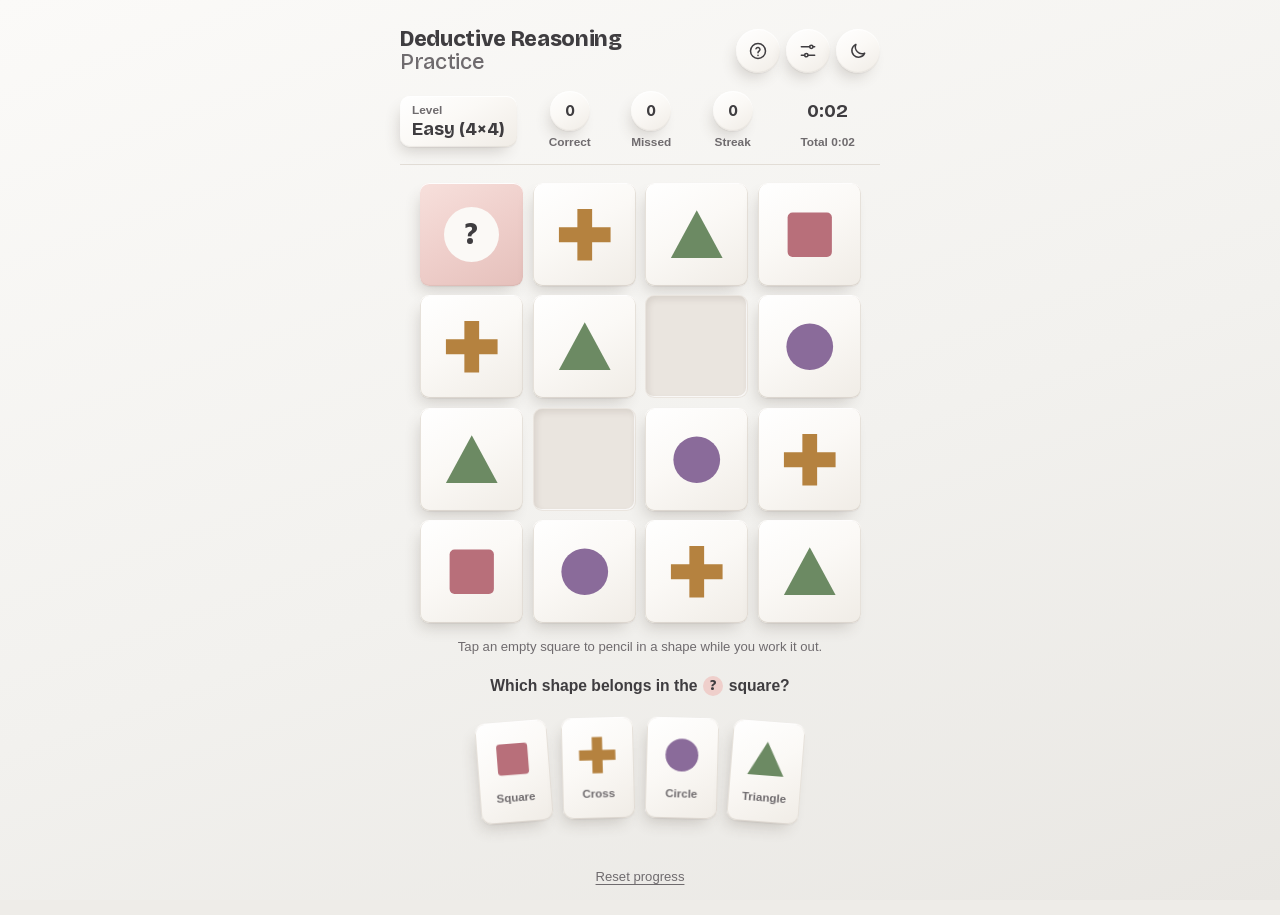
==== index.html @ c8101c2e "Add files via upload" ====
<!DOCTYPE html>
<html lang="en">
<head>
<meta charset="UTF-8" />
<meta name="viewport" content="width=device-width, initial-scale=1.0, viewport-fit=cover" />
<meta name="color-scheme" content="light dark" />
<meta name="theme-color" content="#f8f7f5" id="theme-color" />
<title>Deductive Reasoning Practice</title>
<link rel="preload" href="fonts/bricolage-grotesque-latin.woff2" as="font" type="font/woff2" crossorigin />
<link rel="stylesheet" href="css/style.css" />
</head>
<body>
  <header class="topbar">
    <div class="brand">
      <h1>Deductive Reasoning <span>Practice</span></h1>
    </div>
    <div class="topbar-actions">
      <button id="help-toggle" class="icon-btn" type="button" aria-label="How to play" title="How to play" aria-expanded="false" aria-controls="help-panel">
        <svg class="icon" viewBox="0 0 24 24" aria-hidden="true"><circle cx="12" cy="12" r="9"/><path d="M9.6 9.3a2.5 2.5 0 0 1 4.8.9c0 1.7-2.4 2.2-2.4 3.8"/><path d="M12 17.2v.1"/></svg>
      </button>
      <button id="settings-toggle" class="icon-btn" type="button" aria-label="Difficulty settings" title="Difficulty settings" aria-expanded="false" aria-controls="settings-panel">
        <svg class="icon" viewBox="0 0 24 24" aria-hidden="true"><path d="M4 7h10M18 7h2M4 17h4M12 17h8"/><circle cx="16" cy="7" r="2"/><circle cx="10" cy="17" r="2"/></svg>
      </button>
      <button id="theme-toggle" class="icon-btn" type="button" aria-label="Switch to dark mode" title="Switch to dark mode">
        <svg class="icon icon-moon" viewBox="0 0 24 24" aria-hidden="true"><path d="M20 14.5A8 8 0 0 1 9.5 4a8 8 0 1 0 10.5 10.5Z"/></svg>
        <svg class="icon icon-sun" viewBox="0 0 24 24" aria-hidden="true"><circle cx="12" cy="12" r="4"/><path d="M12 2.5v2M12 19.5v2M2.5 12h2M19.5 12h2M5.3 5.3l1.4 1.4M17.3 17.3l1.4 1.4M5.3 18.7l1.4-1.4M17.3 6.7l1.4-1.4"/></svg>
      </button>
    </div>
  </header>

  <section id="help-panel" class="sheet hidden" aria-label="How to play">
    <p>Each shape appears <strong>once in every row and every column</strong>. Use the shapes already in the grid to work out which one belongs in the <strong>?</strong> square, then pick it from the choices below.</p>
    <p>Stuck? Tap any empty square to <strong>pencil in</strong> a shape as a working note. Your notes are grey outlines in the empty squares, so they never look like the shapes you were given, and a note is marked in rose if it repeats a shape in its row or column. Notes don't count toward your answer.</p>
  </section>

  <section id="settings-panel" class="sheet hidden" aria-label="Difficulty settings">
    <div class="settings-row">
      <label for="mode-select">Difficulty mode</label>
      <select id="mode-select">
        <option value="auto">Adaptive</option>
        <option value="manual">Manual</option>
      </select>
    </div>
    <div class="settings-row auto-only">
      <label for="advanced-toggle">
        Advanced progression
        <span class="settings-hint" id="advanced-hint">Keep climbing past 5 × 5, up to 11 × 11. Each bigger grid adds one new shape.</span>
      </label>
      <input type="checkbox" id="advanced-toggle" class="switch" role="switch" />
    </div>
    <div class="settings-row manual-only hidden">
      <label for="grid-size-select">Grid size</label>
      <select id="grid-size-select"></select>
    </div>
    <div class="settings-row manual-only hidden">
      <label for="level-select">Difficulty level</label>
      <select id="level-select">
        <option value="0">Easy</option>
        <option value="1">Moderate</option>
        <option value="2">Challenging</option>
        <option value="3">Hard</option>
        <option value="4">Expert</option>
      </select>
    </div>
    <p id="grid-cap-note" class="settings-note hidden">Grids larger than 7 × 7 need a tablet or computer screen. On this phone, Adaptive mode stops at 7 × 7.</p>
    <p class="settings-note manual-only hidden">Manual mode fixes grid size and difficulty to your selection. Your score keeps tracking correct/incorrect in the background, so adaptive difficulty picks up where it left off if you switch back.</p>
  </section>

  <section class="score-rail" aria-label="Session stats">
    <div class="level-plaque">
      <span class="stat-label">Level</span>
      <span class="stat-value" id="stat-tier">Easy (4×4)</span>
    </div>
    <div class="counters">
      <div class="stat">
        <span class="chip chip-win"><span class="stat-value" id="stat-correct">0</span></span>
        <span class="stat-label">Correct</span>
      </div>
      <div class="stat">
        <span class="chip chip-miss"><span class="stat-value" id="stat-incorrect">0</span></span>
        <span class="stat-label">Missed</span>
      </div>
      <div class="stat" id="streak-wrap">
        <span class="chip chip-streak"><span class="stat-value" id="stat-streak">0</span></span>
        <span class="stat-label">Streak</span>
      </div>
      <button class="stat timer-stat" id="timer-toggle" type="button" aria-label="Hide timers" title="This puzzle / total practice time">
        <span class="stat-value" id="stat-timer">0:00</span>
        <span class="stat-label"><span id="timer-total">Total <span id="stat-total">0:00</span></span><span id="timer-show" class="hidden">Show time</span></span>
      </button>
    </div>
  </section>

  <main>
    <div class="board" id="board">
      <div id="grid" class="grid" style="--grid-size:4" role="group" aria-label="Puzzle grid"></div>
      <div id="note-picker" class="note-picker hidden" role="dialog" aria-label="Pencil in a shape">
        <div id="note-picker-options" class="note-picker-options"></div>
        <button type="button" class="note-erase" id="note-erase" aria-label="Erase this note">
          <svg class="icon" viewBox="0 0 24 24" aria-hidden="true"><path d="M8.5 19.5h11"/><path d="M4.6 14.6l8.5-8.5a2 2 0 0 1 2.8 0l2 2a2 2 0 0 1 0 2.8l-7.4 7.4a2 2 0 0 1-1.4.6H8.3a2 2 0 0 1-1.4-.6l-2.3-2.3a1 1 0 0 1 0-1.4Z"/><path d="M9.5 9.5l5 5"/></svg>
        </button>
      </div>
    </div>

    <div class="board-tools">
      <p id="notes-hint" class="notes-hint">Tap an empty square to pencil in a shape while you work it out.</p>
      <button id="clear-notes" class="link-btn hidden" type="button">Clear my notes</button>
    </div>

    <p class="options-label">Which shape belongs in the <span class="q-chip">?</span> square?</p>
    <div id="options" class="hand"></div>

    <div class="result">
      <div id="feedback" class="feedback hidden" role="status" aria-live="polite"></div>
      <button id="next-btn" class="primary-btn hidden" type="button">Next puzzle</button>
      <div id="explanation" class="explanation hidden">
        <button id="explanation-toggle" class="disclosure-btn" type="button" aria-expanded="false" aria-controls="explanation-body">Show explanation</button>
        <ol id="explanation-body" class="explanation-body hidden"></ol>
      </div>
    </div>
  </main>

  <footer>
    <button id="reset-progress" class="link-btn" type="button">Reset progress</button>
  </footer>

  <script src="js/engine.js"></script>
  <script src="js/difficulty.js"></script>
  <script src="js/app.js"></script>
</body>
</html>
---- css/style.css ----
/* Bricolage Grotesque, self-hosted (SIL Open Font License, see fonts/OFL.txt).
   One variable file per script covers weights 500-800 and optical sizes. */
@font-face {
  font-family: "Bricolage Grotesque";
  font-style: normal;
  font-weight: 500 800;
  font-display: swap;
  src: url("../fonts/bricolage-grotesque-latin.woff2") format("woff2");
  unicode-range: U+0000-00FF, U+0131, U+0152-0153, U+02BB-02BC, U+02C6, U+02DA, U+02DC, U+0304, U+0308, U+0329,
    U+2000-206F, U+20AC, U+2122, U+2191, U+2193, U+2212, U+2215, U+FEFF, U+FFFD;
}

@font-face {
  font-family: "Bricolage Grotesque";
  font-style: normal;
  font-weight: 500 800;
  font-display: swap;
  src: url("../fonts/bricolage-grotesque-latin-ext.woff2") format("woff2");
  unicode-range: U+0100-02BA, U+02BD-02C5, U+02C7-02CC, U+02CE-02D7, U+02DD-02FF, U+0304, U+0308, U+0329, U+1D00-1DBF,
    U+1E00-1E9F, U+1EF2-1EFF, U+2020, U+20A0-20AB, U+20AD-20C0, U+2113, U+2C60-2C7F, U+A720-A7FF;
}

/* Tile Studio: calm matte surfaces in a soft neutral palette, like painted tiles on a white wall. */

:root {
  --ground-deep: #eeece8;
  --line: #e2ddd6;
  --text: #3f3d40;
  --text-muted: #6f6b6e;
  --card: #fbf9f6;
  /* Controls and counters that sit on the wall (not puzzle cards) */
  --surface: #fbf9f6;
  --card-edge: #e7e2db;
  --card-frame: #efeae3;
  --ink: #3f3d40;
  --ink-muted: #6f6b6e;
  --slot: #eae5df;
  --slot-hover: #e3ddd6;
  --blush: #efcfcb;
  --peach: #edd3c6;
  /* Note outlines: at least 3:1 against an empty, hovered or selected slot */
  --pencil: #7d787c;
  /* Outline for the lit streak disc so the peach fill reads as a state, not a smudge */
  --peach-edge: #a8826f;
  --slot-active: var(--peach);
  --switch-on: var(--accent);
  --accent: #5f5d60;
  --accent-ink: #fbf9f6;
  --win: #557660;
  --win-ring: #a9c2ae;
  --miss: #a35a56;
  --miss-ring: #ddb0ab;
  --miss-tint: #f6e6e3;
  /* Wall: a barely-there light falloff from top-left to bottom-right */
  --ground-face: linear-gradient(160deg, #fbfaf8 0%, #f2f1ee 55%, #e9e7e3 100%);
  /* Raised tiles: light from the top-right, so faces fade softly and shadows fall down-left */
  --tile-face: linear-gradient(150deg, #ffffff 0%, var(--card) 45%, #f0ece6 100%);
  --surface-face: var(--tile-face);
  --blush-face: linear-gradient(150deg, #f7e0dc 0%, var(--blush) 50%, #e5c0bb 100%);
  --accent-face: linear-gradient(150deg, #737174 0%, var(--accent) 50%, #4f4d50 100%);
  --rim: inset 0 1px 0 rgba(255, 255, 255, 0.95), inset 0 -1px 1px rgba(70, 58, 48, 0.07);
  --card-shadow: var(--rim), 0 1px 1px rgba(70, 58, 48, 0.06), -5px 9px 16px -6px rgba(70, 58, 48, 0.24);
  --card-shadow-lift: var(--rim), 0 2px 3px rgba(70, 58, 48, 0.06), -9px 18px 28px -8px rgba(70, 58, 48, 0.28);
  --button-shadow: inset 0 1px 0 rgba(255, 255, 255, 0.22), 0 1px 1px rgba(40, 36, 40, 0.15),
    -5px 9px 16px -6px rgba(40, 36, 40, 0.35);
  /* Empty slots are pressed into the wall rather than raised from it */
  --slot-inset: inset 2px 3px 6px rgba(70, 58, 48, 0.11), inset -1px -1px 0 rgba(255, 255, 255, 0.85);
  --radius-card: 9%;
  --radius-sm: 8px;
  --radius-md: 10px;
  --radius-lg: 14px;
  --radius-pill: 999px;
  /* Pressed controls sink into the surface */
  --press-inset: inset 1px 2px 5px rgba(70, 58, 48, 0.18);
  --press-inset-strong: inset 1px 2px 5px rgba(40, 36, 40, 0.3);
  --ease-out: cubic-bezier(0.16, 1, 0.3, 1);
  --display: "Bricolage Grotesque", -apple-system, BlinkMacSystemFont, "Segoe UI", Roboto, sans-serif;
  --body: -apple-system, BlinkMacSystemFont, "Segoe UI", Roboto, Helvetica, Arial, sans-serif;
  color-scheme: light;
}

/* Dark: the charcoal tile becomes the wall; surfaces stay soft and matte */
html[data-theme="dark"] {
  --ground-deep: #29282a;
  --line: #444246;
  --text: #ece8e3;
  --text-muted: #b3ada8;
  --card: #e6e1da;
  --surface: #3a383b;
  --card-edge: #d2ccc4;
  --card-frame: #dcd6ce;
  --slot: #373538;
  --slot-hover: #403e41;
  --blush: #dcb9b5;
  --peach: #d9bdb0;
  --pencil: #aaa4a7;
  --accent: #ece8e3;
  --peach-edge: #e6cbbd;
  /* A peach-tinted dark slot keeps the light pencil outline readable while editing */
  --slot-active: #4e4340;
  --switch-on: var(--win-ring);
  --press-inset: inset 1px 2px 5px rgba(0, 0, 0, 0.45);
  --press-inset-strong: inset 1px 2px 5px rgba(0, 0, 0, 0.45);
  --accent-ink: #2e2d2f;
  --win: #a8c4ae;
  --win-ring: #7f9c86;
  --miss: #e2b0ab;
  --miss-ring: #b9837e;
  --miss-tint: #45383a;
  --ground-face: linear-gradient(160deg, #39383b 0%, #2e2d2f 55%, #252426 100%);
  --tile-face: linear-gradient(150deg, #f3eee8 0%, var(--card) 45%, #d8d2ca 100%);
  --surface-face: linear-gradient(150deg, #464447 0%, var(--surface) 50%, #323033 100%);
  --blush-face: linear-gradient(150deg, #e8cbc7 0%, var(--blush) 50%, #c9a39f 100%);
  --accent-face: linear-gradient(150deg, #ffffff 0%, var(--accent) 50%, #d6d1cb 100%);
  --rim: inset 0 1px 0 rgba(255, 255, 255, 0.35), inset 0 -1px 1px rgba(0, 0, 0, 0.12);
  --card-shadow: var(--rim), 0 1px 1px rgba(0, 0, 0, 0.25), -5px 9px 16px -6px rgba(0, 0, 0, 0.55);
  --card-shadow-lift: var(--rim), 0 2px 3px rgba(0, 0, 0, 0.25), -9px 18px 28px -8px rgba(0, 0, 0, 0.6);
  --button-shadow: inset 0 1px 0 rgba(255, 255, 255, 0.8), 0 1px 1px rgba(0, 0, 0, 0.25),
    -5px 9px 16px -6px rgba(0, 0, 0, 0.55);
  --slot-inset: inset 2px 3px 7px rgba(0, 0, 0, 0.38), inset -1px -1px 0 rgba(255, 255, 255, 0.05);
  color-scheme: dark;
}

* {
  box-sizing: border-box;
}

::selection {
  background: var(--peach);
  color: inherit;
}

button,
select {
  font: inherit;
  color: inherit;
  touch-action: manipulation;
  -webkit-tap-highlight-color: transparent;
}

:focus-visible {
  outline: 2px solid var(--accent);
  outline-offset: 3px;
}

html {
  background: var(--ground-deep);
  scrollbar-color: var(--line) transparent;
}

body {
  margin: 0;
  min-height: 100vh;
  min-height: 100dvh;
  display: flex;
  flex-direction: column;
  font-family: var(--body);
  line-height: 1.45;
  color: var(--text);
  -webkit-font-smoothing: antialiased;
  background: var(--ground-face);
  background-attachment: fixed;
  padding: env(safe-area-inset-top) env(safe-area-inset-right) env(safe-area-inset-bottom) env(safe-area-inset-left);
}

/* ---------- Header ---------- */

.topbar {
  display: flex;
  justify-content: space-between;
  align-items: center;
  gap: 12px;
  width: 100%;
  max-width: 520px;
  margin: 0 auto;
  padding: 14px 20px 10px;
}

.brand h1 {
  margin: 0;
  font-family: var(--display);
  font-size: 1.06rem;
  white-space: nowrap;
  font-weight: 800;
  letter-spacing: -0.015em;
  line-height: 1.05;
}

.brand h1 span {
  display: block;
  font-weight: 500;
  color: var(--text-muted);
}

.topbar-actions {
  display: flex;
  gap: 6px;
  flex-shrink: 0;
}

.icon-btn {
  display: inline-grid;
  place-items: center;
  width: 44px;
  height: 44px;
  padding: 0;
  border-radius: 50%;
  border: none;
  background: var(--surface-face);
  color: var(--text);
  box-shadow: var(--card-shadow);
  cursor: pointer;
  transition: background 0.15s ease, border-color 0.15s ease, color 0.15s ease;
}

.icon-btn:hover {
  filter: brightness(1.02);
}

.icon-btn:active {
  box-shadow: var(--press-inset);
}

.icon-btn[aria-expanded="true"] {
  background: var(--peach);
  color: var(--ink);
}

.icon {
  width: 20px;
  height: 20px;
  fill: none;
  stroke: currentColor;
  stroke-width: 1.8;
  stroke-linecap: round;
  stroke-linejoin: round;
}

.icon-sun,
html[data-theme="dark"] .icon-moon {
  display: none;
}

html[data-theme="dark"] .icon-sun {
  display: block;
}

/* ---------- Sheets (help, settings) ---------- */

.sheet {
  width: calc(100% - 40px);
  max-width: 480px;
  margin: 4px auto 12px;
  padding: 14px 16px;
  background: var(--tile-face);
  color: var(--ink);
  border-radius: var(--radius-lg);
  box-shadow: var(--card-shadow-lift);
  animation: sheet-in 0.32s var(--ease-out);
}

@keyframes sheet-in {
  from {
    opacity: 0;
    transform: translateY(-8px);
  }
}

#help-panel p {
  margin: 0;
  font-size: 0.95rem;
  line-height: 1.55;
}

#help-panel p + p {
  margin-top: 10px;
  padding-top: 10px;
  border-top: 1px solid var(--card-frame);
  color: var(--ink-muted);
}

.settings-row {
  display: flex;
  align-items: center;
  justify-content: space-between;
  gap: 12px;
  padding: 8px 0;
}

.settings-row:not(.hidden) ~ .settings-row:not(.hidden) {
  border-top: 1px solid var(--card-frame);
}

.settings-row label {
  font-size: 0.93rem;
  font-weight: 600;
}

.settings-hint {
  display: block;
  margin-top: 2px;
  font-size: 0.82rem;
  font-weight: 400;
  color: var(--ink-muted);
}

/* On/off switch, drawn as a small recessed track with a raised knob */
.switch {
  appearance: none;
  -webkit-appearance: none;
  flex-shrink: 0;
  position: relative;
  width: 48px;
  height: 28px;
  margin: 0;
  border-radius: var(--radius-pill);
  background: var(--slot);
  box-shadow: var(--slot-inset);
  cursor: pointer;
  transition: background 0.2s ease;
}

.switch::after {
  content: "";
  position: absolute;
  top: 3px;
  left: 3px;
  width: 22px;
  height: 22px;
  border-radius: 50%;
  background: var(--tile-face);
  box-shadow: var(--card-shadow);
  transition: transform 0.2s var(--ease-out);
}

.switch:checked {
  background: var(--switch-on);
}

.switch:checked::after {
  transform: translateX(20px);
}


.settings-row select {
  max-width: 58%;
  padding: 8px 10px;
  /* 16px min avoids iOS Safari auto-zooming the page on focus */
  font-size: 16px;
  padding-right: 34px;
  color: var(--ink);
  appearance: none;
  -webkit-appearance: none;
  /* Chevron drawn from two gradient halves in the ink colour, which stays dark on the light select in both themes */
  background-color: var(--card);
  background-image: linear-gradient(45deg, transparent 50%, var(--ink) 50%),
    linear-gradient(135deg, var(--ink) 50%, transparent 50%);
  background-position: right 17px center, right 11px center;
  background-size: 6px 6px;
  background-repeat: no-repeat;
  border: 1.5px solid var(--card-edge);
  border-radius: var(--radius-md);
  font-weight: 600;
  cursor: pointer;
}

.settings-row select:hover {
  border-color: var(--accent);
}

.settings-row select:focus-visible {
  outline-color: var(--accent);
}

.settings-note {
  margin: 8px 0 0;
  font-size: 0.82rem;
  color: var(--ink-muted);
}

/* ---------- Score rail ---------- */

.score-rail {
  display: flex;
  align-items: center;
  gap: 14px;
  width: calc(100% - 40px);
  max-width: 480px;
  margin: 0 auto 4px;
  padding: 8px 0 12px;
  border-bottom: 1px solid var(--line);
}

.level-plaque {
  display: flex;
  flex-direction: column;
  align-items: flex-start;
  flex-shrink: 0;
  padding: 6px 12px 7px;
  background: var(--surface-face);
  border: none;
  border-radius: var(--radius-md);
  box-shadow: var(--card-shadow);
}

.level-plaque .stat-value {
  color: var(--text);
}

.counters {
  flex: 1;
  display: grid;
  /* The time column also carries the running total, so it gets a little more room */
  grid-template-columns: repeat(3, 1fr) 1.35fr;
  gap: 4px;
}

.stat {
  display: flex;
  flex-direction: column;
  align-items: center;
  gap: 3px;
  min-width: 0;
}

/* Counters sit on small flat discs, like round tiles */
.chip {
  display: grid;
  place-items: center;
  width: 40px;
  height: 40px;
  border-radius: 50%;
  background: var(--surface-face);
  border: none;
  box-shadow: var(--card-shadow);
  transition: background 0.3s ease;
}

.chip .stat-value {
  color: var(--text);
  font-size: 0.98rem;
}

.stat-value {
  font-family: var(--display);
  font-size: 1.15rem;
  font-weight: 700;
  line-height: 1.15;
  font-variant-numeric: tabular-nums;
  white-space: nowrap;
}

.stat-label {
  white-space: nowrap;
  display: flex;
  align-items: baseline;
  gap: 5px;
  font-size: 0.74rem;
  font-weight: 600;
  color: var(--text-muted);
}

/* A streak worth noticing stays lit for the rest of the question */
.stat.lit .chip {
  background: var(--peach);
  box-shadow: var(--card-shadow), 0 0 0 1.5px var(--peach-edge);
  animation: chip-pop 0.5s var(--ease-out);
}

.stat.lit .chip .stat-value {
  color: var(--ink);
}

@keyframes chip-pop {
  40% {
    transform: scale(1.12);
  }
}

/* The timer is its own toggle: tap the clock to hide or show it */
.timer-stat {
  justify-content: flex-end;
  padding: 0;
  border: none;
  border-radius: var(--radius-sm);
  background: none;
  color: var(--text);
  cursor: pointer;
}

.timer-stat .stat-value {
  line-height: 40px;
}

#stat-total {
  font-variant-numeric: tabular-nums;
  font-weight: 700;
}

.timer-stat:hover .stat-label {
  color: var(--text);
}

/* ---------- Table ---------- */

main {
  flex: 1;
  width: 100%;
  max-width: 520px;
  margin: 0 auto;
  padding: 14px 20px 20px;
  display: flex;
  flex-direction: column;
  align-items: center;
}

.grid {
  --gap: clamp(6px, 2vw, 10px);
  --grid-w: min(calc(100vw - 40px), 440px);
  /* One cell's width, so text inside cells can scale with the grid size */
  --cell: calc(var(--grid-w) / var(--grid-size));
  display: grid;
  grid-template-columns: repeat(var(--grid-size), 1fr);
  grid-template-rows: repeat(var(--grid-size), 1fr);
  gap: var(--gap);
  width: var(--grid-w);
  aspect-ratio: 1 / 1;
  perspective: 900px;
}

.board {
  position: relative;
}

.cell {
  position: relative;
  border-radius: var(--radius-card);
  animation: deal 0.5s var(--ease-out) both;
  animation-delay: calc(var(--i) * var(--deal-step, 22ms));
}

@keyframes deal {
  from {
    opacity: 0;
    transform: translate(-10px, -18px) rotate(-5deg) scale(0.94);
  }
}

/* A given card: a raised tile, lit from the top-right */
.cell.card {
  display: grid;
  place-items: center;
  padding: 20%;
  background: var(--tile-face);
  box-shadow: var(--card-shadow), inset 0 0 0 1px var(--card-edge);
}

/* An empty place on the board, a flat recessed tile. Tappable for working notes. */
.cell.slot {
  display: grid;
  place-items: center;
  padding: 22%;
  border: 1px solid transparent;
  background: var(--slot);
  box-shadow: var(--slot-inset);
  color: inherit;
  cursor: pointer;
  touch-action: manipulation;
  -webkit-tap-highlight-color: transparent;
  transition: background 0.15s ease, border-color 0.15s ease;
}

@media (hover: hover) {
  .cell.slot:not(:disabled):hover {
    background: var(--slot-hover);
  }
}

.cell.slot:not(:disabled):active {
  background: var(--slot-hover);
}

.cell.slot:disabled {
  cursor: default;
}

/* The slot the picker is open for */
.cell.slot.active {
  border: 1.5px solid var(--accent);
  background: var(--slot-active);
}

/* A player's note: a soft pencil outline in the slot, never a printed card */
.pencil-svg * {
  stroke: var(--pencil) !important;
}

.cell.slot.just-noted .pencil-svg {
  animation: pencil-in 0.35s var(--ease-out);
}

@keyframes pencil-in {
  from {
    opacity: 0;
    transform: scale(0.8) rotate(-6deg);
  }
}

.cell.slot.clash {
  border: 1.5px solid var(--miss-ring);
  background: var(--miss-tint);
}

.cell.slot.clash .pencil-svg * {
  stroke: var(--miss) !important;
  stroke-dasharray: 14 9;
}

/* Once the puzzle is answered, notes stay readable but fade back */
.cell.slot:disabled.has-note .pencil-svg {
  opacity: 0.55;
}

/* ---------- Note picker ---------- */

.note-picker {
  position: absolute;
  z-index: 10;
  display: flex;
  align-items: center;
  gap: 4px;
  padding: 6px;
  background: var(--tile-face);
  color: var(--ink);
  border-radius: var(--radius-lg);
  box-shadow: var(--card-shadow-lift);
  animation: picker-in 0.2s var(--ease-out);
}

@keyframes picker-in {
  from {
    opacity: 0;
    transform: translateY(-4px) scale(0.97);
  }
}

.note-picker.above {
  animation-name: picker-in-above;
}

@keyframes picker-in-above {
  from {
    opacity: 0;
    transform: translateY(4px) scale(0.97);
  }
}

/* Pointer toward the slot being edited */
.note-picker::before {
  content: "";
  position: absolute;
  top: -6px;
  left: calc(var(--arrow-x, 50%) - 7px);
  width: 14px;
  height: 14px;
  background: var(--card);
  border-radius: 2px;
  transform: rotate(45deg);
}

.note-picker.above::before {
  top: auto;
  bottom: -6px;
}

.note-picker-options {
  display: flex;
  flex-wrap: wrap;
  gap: 4px;
  /* At most six shapes per row; big boards get a second row */
  max-width: calc(6 * 46px + 5 * 4px);
}

.note-option,
.note-erase {
  position: relative;
  display: grid;
  place-items: center;
  width: 46px;
  height: 46px;
  padding: 10px;
  border: none;
  border-radius: var(--radius-md);
  background: transparent;
  cursor: pointer;
  touch-action: manipulation;
  -webkit-tap-highlight-color: transparent;
}

.note-option:hover,
.note-erase:hover:not(:disabled) {
  background: var(--card-frame);
}

.note-option:active,
.note-erase:active:not(:disabled) {
  transform: scale(0.94);
}

.note-option[aria-pressed="true"] {
  background: var(--card-frame);
  box-shadow: inset 0 0 0 2px var(--ink);
}

.note-erase {
  margin-left: 2px;
  color: var(--ink);
  border-left: 1px solid var(--card-frame);
  border-radius: 0 var(--radius-md) var(--radius-md) 0;
}

.note-erase:disabled {
  color: var(--card-edge);
  cursor: default;
}

.note-picker :focus-visible {
  outline: 2px solid var(--accent);
  outline-offset: 1px;
}

/* ---------- Board tools ---------- */

.board-tools {
  display: flex;
  justify-content: center;
  align-items: center;
  width: min(calc(100vw - 40px), 440px);
  min-height: 36px;
  margin: 6px 0 10px;
}

.notes-hint {
  margin: 0;
  font-size: 0.82rem;
  color: var(--text-muted);
  text-align: center;
}

#clear-notes {
  margin: 0;
  color: var(--text);
}

.shape-svg {
  position: relative;
  z-index: 1;
  width: 100%;
  height: 100%;
}


/* The face-down ? card, which flips over once you play */
.cell.target .flip {
  position: absolute;
  inset: 0;
  transform-style: preserve-3d;
  transition: transform 0.7s var(--ease-out);
}

.cell.target.revealed .flip {
  transform: rotateY(180deg);
}

.face {
  position: absolute;
  inset: 0;
  display: grid;
  place-items: center;
  border-radius: var(--radius-card);
  backface-visibility: hidden;
  -webkit-backface-visibility: hidden;
}

.tile-back {
  background: var(--blush-face);
  box-shadow: var(--card-shadow);
}

.question-mark {
  display: grid;
  place-items: center;
  width: 54%;
  aspect-ratio: 1;
  border-radius: 50%;
  background: var(--card);
  color: var(--ink);
  font-family: var(--display);
  font-size: clamp(0.8rem, calc(var(--cell) * 0.3), 1.9rem);
  font-weight: 800;
  line-height: 1;
}

/* Bigger grids: tighter gaps, and on wide screens a wider board */
body[data-band="md"] .grid {
  --gap: clamp(5px, 1.4vw, 8px);
}

body[data-band="lg"] .grid {
  --gap: 5px;
  --grid-w: min(calc(100vw - 40px), 600px);
}

body[data-band="lg"] main {
  max-width: 660px;
}

body[data-band="lg"] .board-tools {
  width: min(calc(100vw - 40px), 600px);
}

.tile-front {
  padding: 20%;
  background: var(--tile-face);
  transform: rotateY(180deg);
  box-shadow: var(--card-shadow), inset 0 0 0 1px var(--card-edge);
}

.cell.target.is-correct .tile-front {
  box-shadow: var(--card-shadow), 0 0 0 2px var(--win-ring);
}

.cell.target.is-incorrect .tile-front {
  box-shadow: var(--card-shadow), 0 0 0 2px var(--miss-ring);
}

/* ---------- The hand ---------- */

.options-label {
  margin: 0 0 14px;
  font-size: 0.98rem;
  font-weight: 600;
  text-align: center;
}

.q-chip {
  display: inline-grid;
  place-items: center;
  width: 1.45em;
  height: 1.45em;
  margin: 0 1px;
  border-radius: 50%;
  background: var(--blush);
  color: var(--ink);
  font-family: var(--display);
  font-weight: 800;
  font-size: 0.9em;
  vertical-align: 0.05em;
}

.hand {
  --w: clamp(54px, 15vw, 72px);
  --hand-gap: clamp(6px, 2.4vw, 12px);
  display: flex;
  flex-wrap: wrap;
  justify-content: center;
  gap: 14px var(--hand-gap);
  /* Wrap after --per-row cards: big boards deal the hand in two flat rows */
  max-width: calc(var(--per-row, 5) * var(--w) + (var(--per-row, 5) - 1) * var(--hand-gap) + 4px);
  margin-bottom: 18px;
  padding-top: 6px;
}

.hand-card {
  position: relative;
  --lift: 0px;
  display: flex;
  flex-direction: column;
  align-items: center;
  justify-content: center;
  gap: calc(var(--w) * 0.12);
  width: var(--w);
  height: calc(var(--w) * 1.4);
  padding: 0;
  background: var(--tile-face);
  color: var(--ink);
  border: none;
  border-radius: var(--radius-md);
  box-shadow: var(--card-shadow), inset 0 0 0 1px var(--card-edge);
  cursor: pointer;
  transform: translateY(calc(var(--fan) * var(--fan) * 2px + var(--lift))) rotate(calc(var(--fan) * 3deg));
  transition: transform 0.25s var(--ease-out), box-shadow 0.25s var(--ease-out), filter 0.3s ease;
  animation: deal 0.5s var(--ease-out) both;
  animation-delay: calc(360ms + var(--deal, 0) * 35ms);
}

.hand-shape {
  display: block;
  flex: none;
  width: calc(var(--w) * 0.6);
  height: calc(var(--w) * 0.6);
}

.name-plate {
  font-size: 0.72rem;
  font-weight: 650;
  color: var(--ink-muted);
}

.hand-card:hover:not(:disabled) {
  --lift: -10px;
  box-shadow: var(--card-shadow-lift), inset 0 0 0 1px var(--card-edge);
}

.hand-card:active:not(:disabled) {
  --lift: -4px;
}

.hand-card:disabled {
  cursor: default;
}

.hand.played .hand-card:not(.correct-answer):not(.wrong-answer) {
  --lift: 10px;
  filter: saturate(0.4);
  opacity: 0.6;
  box-shadow: none;
}

.hand-card.correct-answer {
  --lift: -10px;
  box-shadow: var(--card-shadow-lift), 0 0 0 2px var(--win-ring);
}

.hand-card.wrong-answer {
  box-shadow: var(--card-shadow), 0 0 0 2px var(--miss-ring);
}

/* ---------- Result ---------- */

.result {
  display: flex;
  flex-direction: column;
  align-items: center;
  gap: 14px;
  width: 100%;
}

.feedback {
  font-family: var(--display);
  font-size: 1.15rem;
  font-weight: 700;
  text-align: center;
  text-wrap: balance;
  animation: rise-in 0.35s var(--ease-out);
}

@keyframes rise-in {
  from {
    opacity: 0;
    transform: translateY(6px);
  }
}

.feedback.correct {
  color: var(--win);
}

.feedback.incorrect {
  color: var(--miss);
}

.hidden {
  display: none !important;
}

.primary-btn {
  min-width: 200px;
  min-height: 50px;
  padding: 12px 28px;
  border: none;
  border-radius: var(--radius-pill);
  background: var(--accent-face);
  color: var(--accent-ink);
  font-family: var(--display);
  font-size: 1.05rem;
  font-weight: 700;
  cursor: pointer;
  box-shadow: var(--button-shadow);
  transition: background 0.15s ease, transform 0.15s var(--ease-out), box-shadow 0.15s ease;
  animation: rise-in 0.35s var(--ease-out);
}

.primary-btn:hover {
  filter: brightness(1.08);
}

.primary-btn:active {
  transform: translateY(1px);
  box-shadow: var(--press-inset-strong);
}

.explanation {
  width: 100%;
  text-align: center;
}

.disclosure-btn {
  display: inline-flex;
  align-items: center;
  gap: 8px;
  padding: 8px 12px;
  border: none;
  border-radius: var(--radius-sm);
  background: none;
  color: var(--text);
  font-size: 0.92rem;
  font-weight: 600;
  cursor: pointer;
}

.disclosure-btn::after {
  content: "";
  width: 6px;
  height: 6px;
  border-right: 2px solid currentColor;
  border-bottom: 2px solid currentColor;
  transform: translateY(-2px) rotate(45deg);
  transition: transform 0.2s var(--ease-out);
}

.disclosure-btn[aria-expanded="true"]::after {
  transform: translateY(1px) rotate(-135deg);
}

.disclosure-btn:hover {
  background: var(--ground-deep);
}

/* Explanation: the deduction written out step by step on a raised panel */
.explanation-body {
  margin: 8px 0 0;
  padding: 16px 18px 16px 38px;
  text-align: left;
  background: var(--tile-face);
  color: var(--ink);
  border-radius: var(--radius-lg);
  box-shadow: var(--card-shadow-lift);
  font-size: 0.93rem;
  line-height: 1.6;
  animation: sheet-in 0.32s var(--ease-out);
}

.explanation-body li + li {
  margin-top: 8px;
}

.explanation-body li::marker {
  color: var(--ink-muted);
  font-family: var(--display);
  font-weight: 700;
}

.link-btn {
  padding: 8px;
  margin: -8px;
  border: none;
  background: none;
  color: var(--text);
  font-size: 0.82rem;
  text-decoration: underline;
  text-decoration-thickness: 1px;
  text-underline-offset: 3px;
  cursor: pointer;
}

.link-btn:hover {
  color: var(--ink-muted);
}

footer {
  padding: 8px 20px 28px;
  text-align: center;
}

footer .link-btn {
  color: var(--text-muted);
}

footer .link-btn:hover {
  color: var(--miss);
}

/* ---------- Narrow phones ---------- */

@media (max-width: 380px) {
  .score-rail {
    gap: 10px;
  }

  .level-plaque {
    padding: 5px 9px 6px;
  }

  .stat-value {
    font-size: 1.02rem;
  }

  .stat-label {
    font-size: 0.7rem;
  }
}

@media (max-width: 360px) {
  .brand h1 {
    white-space: normal;
  }

  .chip {
    width: 34px;
    height: 34px;
  }

  .timer-stat .stat-value {
    line-height: 34px;
  }

  .note-picker {
    padding: 4px;
  }

  .note-option,
  .note-erase {
    width: 42px;
    height: 42px;
    padding: 9px;
  }
}

@media (min-width: 720px) {
  .topbar {
    padding-top: 28px;
  }

  .brand h1 {
    font-size: 1.35rem;
  }
}

@media (prefers-reduced-motion: reduce) {
  *,
  *::before,
  *::after {
    animation: none !important;
    transition: none !important;
  }
}
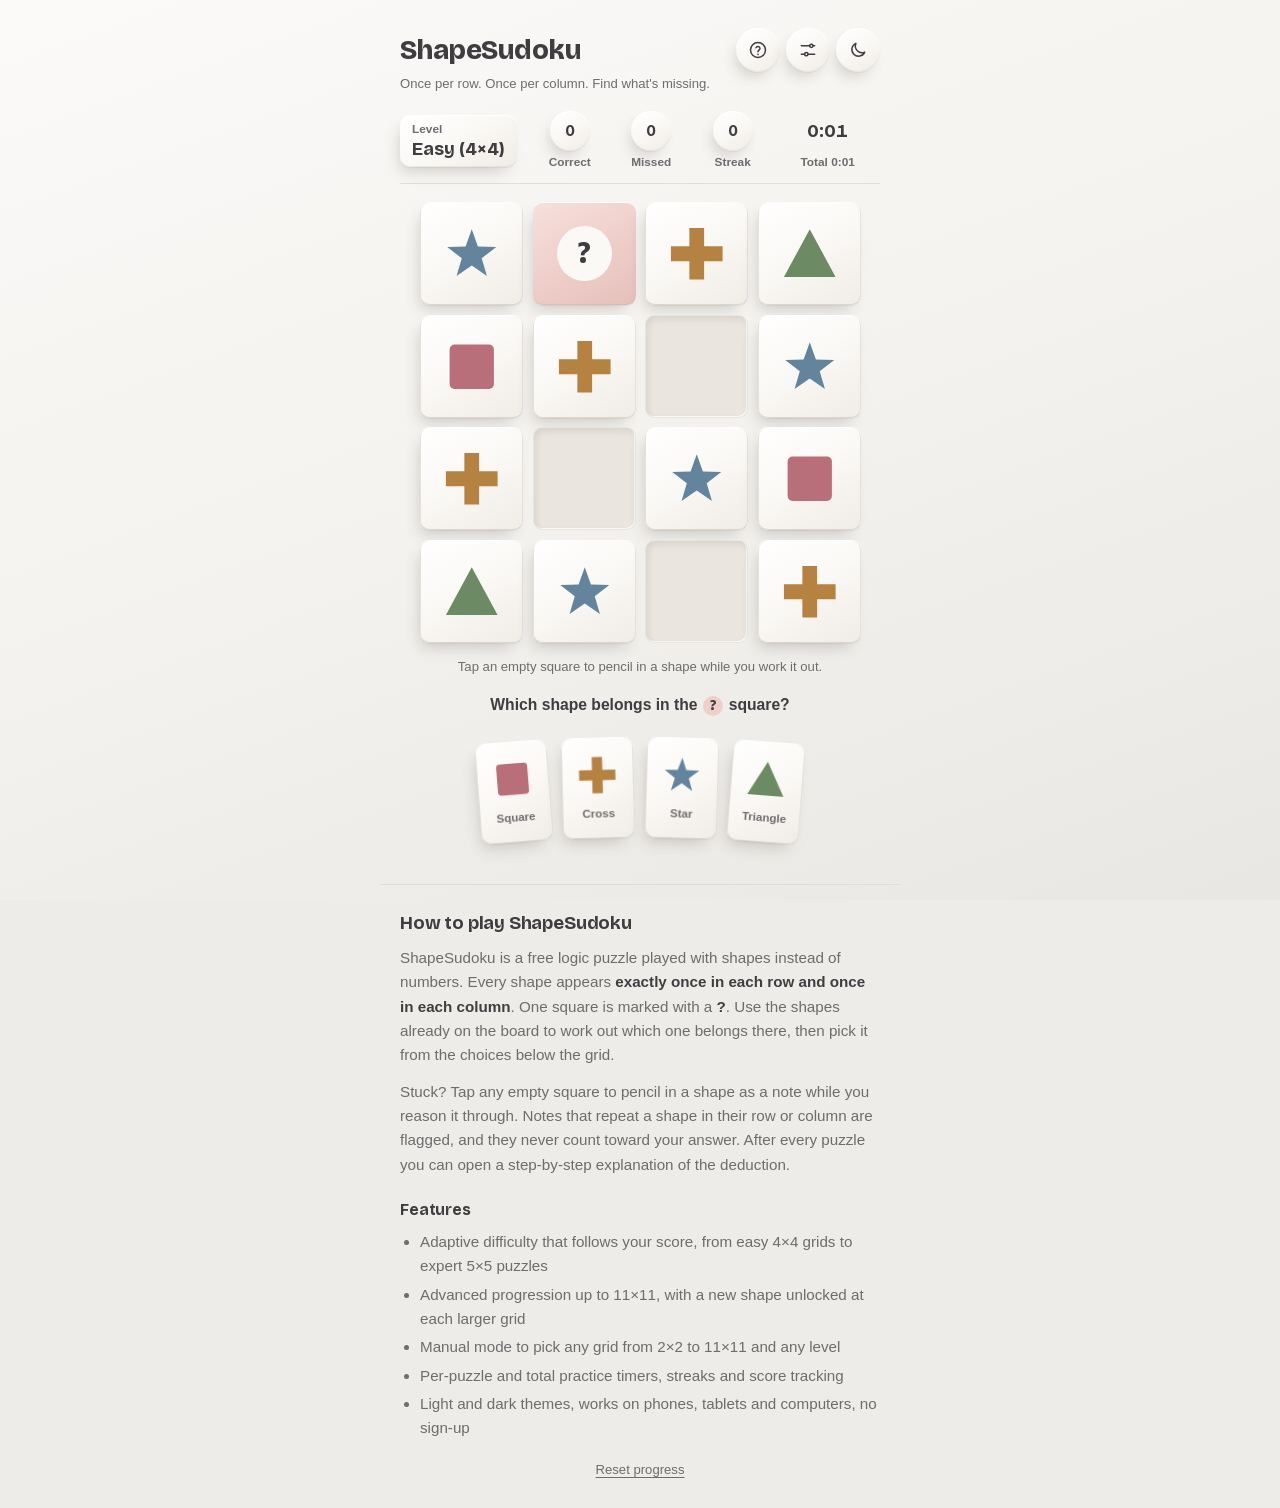
==== commit 12e721ef: "Add files via upload" ====
--- a/index.html
+++ b/index.html
@@ -5,14 +5,59 @@
 <meta name="viewport" content="width=device-width, initial-scale=1.0, viewport-fit=cover" />
 <meta name="color-scheme" content="light dark" />
 <meta name="theme-color" content="#f8f7f5" id="theme-color" />
-<title>Deductive Reasoning Practice</title>
+<title>ShapeSudoku – Free Shape Logic Puzzle Game</title>
+<meta name="description" content="Free shape logic puzzle: every shape once per row and once per column. Find the missing one. Adaptive grids from 4×4 to 11×11, notes and explanations." />
+<meta name="robots" content="index, follow, max-image-preview:large" />
+<link rel="canonical" href="https://pulsarsandpulsar-stack.github.io/shapesudoku/" />
+
+<!-- Icons and installable-app metadata -->
+<link rel="icon" href="favicon.svg" type="image/svg+xml" />
+<link rel="icon" href="icons/icon-192.png" type="image/png" sizes="192x192" />
+<link rel="apple-touch-icon" href="icons/apple-touch-icon.png" />
+<link rel="manifest" href="site.webmanifest" />
+
+<!-- Social previews (Open Graph / Twitter-X) -->
+<meta property="og:type" content="website" />
+<meta property="og:site_name" content="ShapeSudoku" />
+<meta property="og:title" content="ShapeSudoku – Once per row. Once per column. Find what's missing." />
+<meta property="og:description" content="A free shape logic puzzle for sharpening deductive reasoning. Adaptive grids from 4×4 to 11×11, notes and step-by-step explanations." />
+<meta property="og:url" content="https://pulsarsandpulsar-stack.github.io/shapesudoku/" />
+<meta property="og:image" content="https://pulsarsandpulsar-stack.github.io/shapesudoku/og-image.jpg" />
+<meta property="og:image:type" content="image/jpeg" />
+<meta property="og:image:width" content="1200" />
+<meta property="og:image:height" content="630" />
+<meta property="og:image:alt" content="A ShapeSudoku grid of shape tiles with one missing square marked with a question mark" />
+<meta name="twitter:card" content="summary_large_image" />
+<meta name="twitter:title" content="ShapeSudoku – Once per row. Once per column. Find what's missing." />
+<meta name="twitter:description" content="A free shape logic puzzle for sharpening deductive reasoning." />
+<meta name="twitter:image" content="https://pulsarsandpulsar-stack.github.io/shapesudoku/og-image.jpg" />
+
+<!-- Structured data so search engines understand this is a free browser game -->
+<script type="application/ld+json">
+{
+  "@context": "https://schema.org",
+  "@type": "WebApplication",
+  "name": "ShapeSudoku",
+  "alternateName": "Shape Sudoku",
+  "url": "https://pulsarsandpulsar-stack.github.io/shapesudoku/",
+  "description": "A free shape logic puzzle. Every shape appears once per row and once per column: find the one that's missing. Adaptive levels from 4×4 to 11×11, pencil notes, timers and step-by-step explanations.",
+  "applicationCategory": "GameApplication",
+  "genre": ["Logic puzzle", "Brain game"],
+  "operatingSystem": "Any (web browser)",
+  "browserRequirements": "Requires JavaScript",
+  "inLanguage": "en",
+  "isAccessibleForFree": true,
+  "image": "https://pulsarsandpulsar-stack.github.io/shapesudoku/og-image.jpg",
+  "offers": { "@type": "Offer", "price": "0", "priceCurrency": "USD" }
+}
+</script>
 <link rel="preload" href="fonts/bricolage-grotesque-latin.woff2" as="font" type="font/woff2" crossorigin />
 <link rel="stylesheet" href="css/style.css" />
 </head>
 <body>
   <header class="topbar">
     <div class="brand">
-      <h1>Deductive Reasoning <span>Practice</span></h1>
+      <h1>ShapeSudoku</h1>
     </div>
     <div class="topbar-actions">
       <button id="help-toggle" class="icon-btn" type="button" aria-label="How to play" title="How to play" aria-expanded="false" aria-controls="help-panel">
@@ -26,6 +71,7 @@
         <svg class="icon icon-sun" viewBox="0 0 24 24" aria-hidden="true"><circle cx="12" cy="12" r="4"/><path d="M12 2.5v2M12 19.5v2M2.5 12h2M19.5 12h2M5.3 5.3l1.4 1.4M17.3 17.3l1.4 1.4M5.3 18.7l1.4-1.4M17.3 6.7l1.4-1.4"/></svg>
       </button>
     </div>
+    <p class="tagline">Once per row. Once per column. Find what's missing.</p>
   </header>
 
   <section id="help-panel" class="sheet hidden" aria-label="How to play">
@@ -120,9 +166,26 @@
     </div>
   </main>
 
+  <!-- Plain-language guide: helps new players and gives search engines real text to index -->
+  <section class="about" aria-labelledby="about-title">
+    <h2 id="about-title">How to play ShapeSudoku</h2>
+    <p>ShapeSudoku is a free logic puzzle played with shapes instead of numbers. Every shape appears <strong>exactly once in each row and once in each column</strong>. One square is marked with a <strong>?</strong>. Use the shapes already on the board to work out which one belongs there, then pick it from the choices below the grid.</p>
+    <p>Stuck? Tap any empty square to pencil in a shape as a note while you reason it through. Notes that repeat a shape in their row or column are flagged, and they never count toward your answer. After every puzzle you can open a step-by-step explanation of the deduction.</p>
+    <h3>Features</h3>
+    <ul>
+      <li>Adaptive difficulty that follows your score, from easy 4×4 grids to expert 5×5 puzzles</li>
+      <li>Advanced progression up to 11×11, with a new shape unlocked at each larger grid</li>
+      <li>Manual mode to pick any grid from 2×2 to 11×11 and any level</li>
+      <li>Per-puzzle and total practice timers, streaks and score tracking</li>
+      <li>Light and dark themes, works on phones, tablets and computers, no sign-up</li>
+    </ul>
+  </section>
+
   <footer>
     <button id="reset-progress" class="link-btn" type="button">Reset progress</button>
   </footer>
+
+  <noscript><p class="noscript">ShapeSudoku needs JavaScript to deal puzzles. Please enable it in your browser to play.</p></noscript>
 
   <script src="js/engine.js"></script>
   <script src="js/difficulty.js"></script>
--- a/css/style.css
+++ b/css/style.css
@@ -176,18 +176,26 @@
   padding: 14px 20px 10px;
 }
 
+.topbar {
+  flex-wrap: wrap;
+  row-gap: 2px;
+}
+
 .brand h1 {
   margin: 0;
   font-family: var(--display);
-  font-size: 1.06rem;
+  font-size: 1.45rem;
   white-space: nowrap;
   font-weight: 800;
-  letter-spacing: -0.015em;
+  letter-spacing: -0.02em;
   line-height: 1.05;
 }
 
-.brand h1 span {
-  display: block;
+/* The tagline gets its own full-width line so it never squeezes beside the buttons */
+.tagline {
+  flex-basis: 100%;
+  margin: 0;
+  font-size: 0.82rem;
   font-weight: 500;
   color: var(--text-muted);
 }
@@ -1078,6 +1086,60 @@
   color: var(--ink-muted);
 }
 
+/* ---------- How to play (also the page's indexable text) ---------- */
+
+.about {
+  width: 100%;
+  max-width: 520px;
+  margin: 8px auto 0;
+  padding: 24px 20px 8px;
+  border-top: 1px solid var(--line);
+  color: var(--text-muted);
+  font-size: 0.95rem;
+  line-height: 1.6;
+}
+
+.about h2,
+.about h3 {
+  margin: 0 0 8px;
+  font-family: var(--display);
+  color: var(--text);
+  letter-spacing: -0.01em;
+}
+
+.about h2 {
+  font-size: 1.15rem;
+}
+
+.about h3 {
+  margin-top: 20px;
+  font-size: 0.98rem;
+}
+
+.about p {
+  margin: 0 0 12px;
+  max-width: 65ch;
+}
+
+.about strong {
+  color: var(--text);
+}
+
+.about ul {
+  margin: 0;
+  padding-left: 20px;
+}
+
+.about li + li {
+  margin-top: 4px;
+}
+
+.noscript {
+  margin: 16px 20px;
+  text-align: center;
+  color: var(--text);
+}
+
 footer {
   padding: 8px 20px 28px;
   text-align: center;
@@ -1143,7 +1205,7 @@
   }
 
   .brand h1 {
-    font-size: 1.35rem;
+    font-size: 1.7rem;
   }
 }
 
